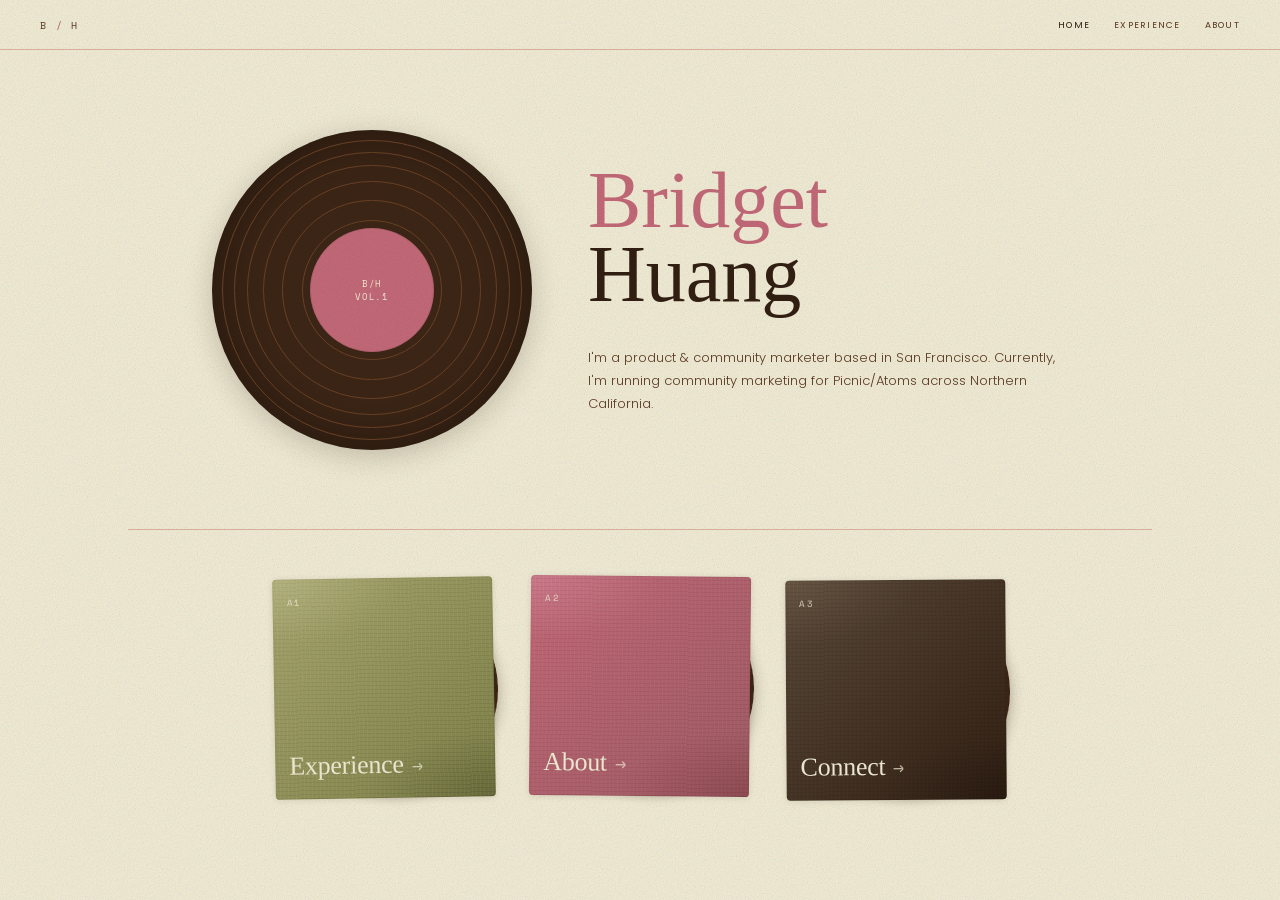
==== index.html @ 5fe864d9 "initial website" ====
<!DOCTYPE html>
<html lang="en">
<head>
  <meta charset="UTF-8" />
  <meta name="viewport" content="width=device-width, initial-scale=1.0" />
  <title>Bridget Huang</title>
  <link rel="stylesheet" href="style.css" />
  <script src="components.js"></script>
</head>
<body>

<site-nav active="home"></site-nav>

<div class="hero fade-1">
  <div class="vinyl-col">
    <div class="vinyl-disc" id="vinylDisc">
      <div class="vring" style="inset:3%"></div>
      <div class="vring" style="inset:7%"></div>
      <div class="vring" style="inset:11%"></div>
      <div class="vring" style="inset:16%"></div>
      <div class="vring" style="inset:22%"></div>
      <div class="vring" style="inset:28%"></div>
      <div class="vring" style="inset:34%"></div>
      <div class="vlabel"><span>B/H<br>VOL.1</span></div>
    </div>
  </div>
  <div class="hero-info">
    <div>
      <div class="hero-name"><span class="first">Bridget</span><br><span class="last">Huang</span></div>
      <!-- <div class="genre-row">
        <span class="genre">Product Marketing</span>
        <span class="genre">Community</span>
        <span class="genre">Brand Storytelling</span>
      </div> -->
    </div>
    <p class="hero-bio">I'm a product & community marketer based in San Francisco. Currently, I'm running community marketing for Picnic/Atoms across Northern California.</p>
  </div>
</div>

<div class="crate fade-2">
  <div class="records">
    <a class="record" href="work.html" style="--c1:#A8A870;--c2:#808249">
      <div class="rec-vinyl"><span class="rec-vinyl-label">EXPERIENCE</span></div>
      <div class="rec-cover">
        <div class="rec-top"><span class="rec-num">A1</span></div>
        <div class="rec-mid">
          <div class="rec-title">Experience <span class="rec-arrow">→</span></div>
        </div>
      </div>
    </a>

    <a class="record" href="about.html" data-modal="about" style="--c1:#C56A79;--c2:#A15D66">
      <div class="rec-vinyl"><span class="rec-vinyl-label">ABOUT</span></div>
      <div class="rec-cover">
        <div class="rec-top"><span class="rec-num">A2</span></div>
        <div class="rec-mid">
          <div class="rec-title">About <span class="rec-arrow">→</span></div>
        </div>
      </div>
    </a>

    <a class="record" href="#connect" data-modal="connect" style="--c1:#5A4A3A;--c2:#321F12">
      <div class="rec-vinyl"><span class="rec-vinyl-label">CONNECT</span></div>
      <div class="rec-cover">
        <div class="rec-top"><span class="rec-num">A3</span></div>
        <div class="rec-mid">
          <div class="rec-title">Connect <span class="rec-arrow">→</span></div>
        </div>
      </div>
    </a>
  </div>
</div>

<div class="modal-backdrop bottom-sheet" id="aboutModal" hidden>
  <div class="panel" role="dialog" aria-labelledby="aboutPanelTitle" aria-modal="true">
    <div class="panel-handle"></div>
    <button class="modal-close" aria-label="Close" data-close>×</button>
    <div class="panel-scroll">
      <div class="sp-photo">
        <img src="photo.png" alt="Bridget Huang" onerror="this.style.display='none'">
        <div class="sp-photo-label">About Bridget</div>
      </div>
      <div class="sp-meta">
        <div class="sp-rank">Side B · Track 02</div>
        <div class="sp-row">
          <h2 class="sp-name" id="aboutPanelTitle">Bridget Huang</h2>
          <a class="sp-follow" href="https://drive.google.com/file/d/1NsUCp_u7I3VbAYjw9F32L-427oBR-SXb/view?usp=sharing" target="_blank" rel="noopener">Resume</a>
        </div>
        <div class="sp-stat">Product &amp; community marketer · San Francisco</div>
        <p class="sp-bio">UC Davis grad working in product and community marketing. Currently at Atoms doing community and account marketing for Picnic across Northern California. Outside of work I watch too many TV shows, dabble in baking, and am always on the hunt for good matcha.</p>
      </div>

      <div class="currently">
        <div class="sec-header"><div class="sec-title">I'm currently —</div></div>
        <div class="curr-list">
          <div class="curr-item"><span class="curr-dash">—</span><span class="curr-text">community and account marketing at Atoms <em>(Picnic)</em></span></div>
          <div class="curr-item"><span class="curr-dash">—</span><span class="curr-text">thinking a lot about how AI is changing the way marketing teams work</span></div>
          <div class="curr-item"><span class="curr-dash">—</span><span class="curr-text">open to product and community marketing roles in AI / tech</span></div>
          <div class="curr-item"><span class="curr-dash">—</span><span class="curr-text">perfecting this website <em>(it's a process)</em></span></div>
        </div>
      </div>

      <div class="connect">
        <div class="sec-header"><div class="sec-title">Let's connect</div></div>
        <div class="connect-links">
          <a class="connect-link" href="mailto:bridgethuang31@gmail.com">
            <span class="cl-label">email</span><span class="cl-val">Send me a message →</span>
          </a>
          <a class="connect-link" href="https://linkedin.com/in/bridget-huangg" target="_blank" rel="noopener">
            <span class="cl-label">linkedin</span><span class="cl-val">Connect with me →</span>
          </a>
        </div>
      </div>
    </div>
  </div>
</div>

<div class="modal-backdrop" id="connectModal" hidden>
  <div class="modal" role="dialog" aria-labelledby="connectTitle" aria-modal="true">
    <button class="modal-close" aria-label="Close" data-close>×</button>
    <div class="modal-eyebrow">A3 · Connect</div>
    <div class="modal-title" id="connectTitle">Let's talk!</div>
    <div class="modal-links">
      <a class="modal-link" href="mailto:bridgethuang31@gmail.com">
        <span class="ml-label">Email</span>
        <span class="ml-val">Send me a message →</span>
      </a>
      <a class="modal-link" href="https://linkedin.com/in/bridget-huangg" target="_blank" rel="noopener">
        <span class="ml-label">LinkedIn</span>
        <span class="ml-val">Connect with me →</span>
      </a>
    </div>
  </div>
</div>

<script>
document.addEventListener('DOMContentLoaded', function () {
  var disc = document.getElementById('vinylDisc');
  if (disc) {
    // Replace CSS spin with Web Animations so we can boost playbackRate on mouse movement
    disc.style.animation = 'none';
    var spin = disc.animate(
      [{ transform: 'rotate(0deg)' }, { transform: 'rotate(360deg)' }],
      { duration: 12000, iterations: Infinity, easing: 'linear' }
    );
    var paused = false;
    var targetRate = 1, lastT = 0, lastX = 0, lastY = 0, decayRaf = null;

    function decay() {
      targetRate += (1 - targetRate) * 0.05;
      if (Math.abs(targetRate - 1) < 0.01) {
        targetRate = 1;
        if (!paused) spin.playbackRate = 1;
        decayRaf = null;
        return;
      }
      if (!paused) spin.playbackRate = targetRate;
      decayRaf = requestAnimationFrame(decay);
    }

    disc.addEventListener('mousemove', function (e) {
      if (paused) return;
      var t = performance.now();
      if (lastT > 0) {
        var dx = e.clientX - lastX;
        var dy = e.clientY - lastY;
        var dt = t - lastT;
        if (dt > 0) {
          var vel = Math.sqrt(dx * dx + dy * dy) / dt; // px/ms
          var boost = Math.min(vel * 3, 9);
          var newRate = 1 + boost;
          if (newRate > targetRate) {
            targetRate = newRate;
            spin.playbackRate = targetRate;
          }
        }
      }
      lastX = e.clientX; lastY = e.clientY; lastT = t;
      if (decayRaf) cancelAnimationFrame(decayRaf);
      decayRaf = requestAnimationFrame(decay);
    });

    disc.addEventListener('mouseleave', function () {
      lastT = 0;
      if (decayRaf) cancelAnimationFrame(decayRaf);
      decayRaf = requestAnimationFrame(decay);
    });

    disc.addEventListener('click', function () {
      paused = !paused;
      if (paused) spin.pause(); else spin.play();
    });
  }

  function openModal(modal) {
    modal.removeAttribute('hidden');
    requestAnimationFrame(function () { modal.setAttribute('data-open', 'true'); });
    document.body.style.overflow = 'hidden';
  }
  function closeModal(modal) {
    modal.removeAttribute('data-open');
    document.body.style.overflow = '';
    setTimeout(function () { modal.setAttribute('hidden', ''); }, 450);
  }
  document.querySelectorAll('[data-modal]').forEach(function (el) {
    el.addEventListener('click', function (e) {
      var name = el.getAttribute('data-modal');
      var modal = document.getElementById(name + 'Modal');
      if (!modal) return;
      e.preventDefault();
      openModal(modal);
    });
  });
  document.querySelectorAll('.modal-backdrop').forEach(function (modal) {
    modal.addEventListener('click', function (e) {
      if (e.target === modal || (e.target.closest && e.target.closest('[data-close]'))) closeModal(modal);
    });
  });
  document.addEventListener('keydown', function (e) {
    if (e.key !== 'Escape') return;
    var open = document.querySelector('.modal-backdrop[data-open="true"]');
    if (open) closeModal(open);
  });
});
</script>
</body>
</html>
---- style.css ----
@import url('https://fonts.googleapis.com/css2?family=Caveat:wght@400;500&family=Poppins:ital,wght@0,300;0,400;0,500;0,600;1,300&family=Space+Mono:wght@400;700&display=swap');

*, *::before, *::after { box-sizing: border-box; margin: 0; padding: 0; }

/* ── Palette ── */
:root {
  --bg:           #F3EED7;
  --bg2:          #EDE0D0;
  --bg3:          #E1B4A1;
  --ink:          #321F12;
  --ink2:         #5C3A22;
  --muted:        #5C3A22;
  --accent:       #C56A79;
  --accent-mid:   #A15D66;
  --accent-bg:    #F3D8CE;
  --olive:        #808249;
  --olive-bg:     #EEEDC8;
  --olive-border: #C8C890;
  --tag-text:     #6A4A30;
  --tag-bg:       #EDE0D0;
  --tag-border:   #C4A080;
  --vinyl:        #3D2616;
  --vinyl-mid:    #4A3022;
}

html { scroll-behavior: smooth; }

body {
  background: var(--bg);
  font-family: 'Poppins', sans-serif;
  color: var(--ink);
  min-height: 100vh;
  -webkit-font-smoothing: antialiased;
  transition: background 0.3s ease, color 0.3s ease;
}

/* light paper grain — sits over everything, never blocks clicks */
body::before {
  content: '';
  position: fixed;
  inset: 0;
  pointer-events: none;
  z-index: 9999;
  background-image: url("data:image/svg+xml;utf8,<svg xmlns='http://www.w3.org/2000/svg' width='220' height='220'><filter id='n'><feTurbulence type='fractalNoise' baseFrequency='0.9' numOctaves='2' stitchTiles='stitch'/></filter><rect width='220' height='220' filter='url(%23n)' opacity='0.55'/></svg>");
  background-size: 220px 220px;
  opacity: 0.5;
  mix-blend-mode: multiply;
}

a { color: inherit; text-decoration: none; }

/* ── Topbar ── */
.topbar {
  display: flex;
  align-items: center;
  justify-content: space-between;
  padding: 18px 40px 16px;
  border-bottom: 1px solid var(--bg3);
  position: sticky;
  top: 0;
  background: var(--bg);
  z-index: 100;
  transition: background 0.3s ease, border-color 0.3s ease;
}
.tb-logo {
  font-family: 'Space Mono', monospace;
  font-size: 10px;
  letter-spacing: 0.18em;
  color: var(--muted);
  text-transform: uppercase;
}
.tb-logo span { color: var(--accent-mid); }
.tb-nav { display: flex; gap: 24px; align-items: center; }
.tb-nav a {
  font-size: 9px;
  letter-spacing: 0.14em;
  text-transform: uppercase;
  color: var(--muted);
  transition: color 0.15s;
}
.tb-nav a:hover, .tb-nav a.active { color: var(--ink); }

/* ── Page hero (sub-pages) ── */
.page-hero {
  padding: 40px 40px 32px;
  border-bottom: 1px solid var(--bg3);
  display: flex;
  align-items: flex-end;
  justify-content: space-between;
  gap: 24px;
}
.page-eyebrow {
  font-family: 'Space Mono', monospace;
  font-size: 9px;
  letter-spacing: 0.2em;
  text-transform: uppercase;
  color: var(--accent);
  margin-bottom: 10px;
}
.page-title {
  font-family: 'Poppins', sans-serif;
  font-size: 64px;
  line-height: 0.9;
  color: var(--ink);
  font-weight: 500;
}
.page-title .accent { color: var(--accent); }
.page-hero-right { display: flex; flex-direction: column; align-items: flex-end; gap: 14px; }
.page-action {
  display: inline-flex;
  align-items: center;
  gap: 6px;
  padding: 5px 10px;
  border: 1px solid var(--bg3);
  border-radius: 0;
  background: var(--bg2);
  font-family: 'Space Mono', monospace;
  font-size: 8px;
  letter-spacing: 0.18em;
  text-transform: uppercase;
  color: var(--ink2);
  transition: border-color 0.2s ease, color 0.2s ease, background 0.2s ease, transform 0.2s ease;
}
.page-action:hover {
  border-color: var(--accent);
  color: var(--accent);
  background: var(--bg);
  transform: translateY(-1px);
}
.page-sub {
  font-size: 12px;
  color: var(--muted);
  line-height: 1.7;
  max-width: 240px;
  text-align: right;
  font-weight: 300;
}

/* ── Home hero ── */
.hero {
  position: relative;
  display: grid;
  grid-template-columns: auto auto;
  justify-content: center;
  align-items: center;
  gap: 56px;
  min-height: 480px;
  padding: 72px 80px;
  overflow: hidden;
}
.hero::after {
  content: '';
  position: absolute;
  bottom: 0;
  left: 50%;
  transform: translateX(-50%);
  width: 80%;
  height: 1px;
  background: var(--bg3);
}
.vinyl-col { display: flex; align-items: center; justify-content: center; }
.vinyl-disc {
  width: 320px; height: 320px;
  border-radius: 50%;
  background: var(--vinyl);
  position: relative;
  animation: spin 12s linear infinite;
  cursor: pointer;
  flex-shrink: 0;
  box-shadow: 0 6px 28px rgba(50,31,18,0.22), inset 0 0 60px rgba(0,0,0,0.4);
}
.vinyl-disc.paused { animation-play-state: paused; }
.vring { position: absolute; border-radius: 50%; border: 0.75px solid #6B4226; }
.vlabel {
  width: 124px; height: 124px;
  border-radius: 50%;
  background: var(--accent);
  display: flex; flex-direction: column; align-items: center; justify-content: center;
  position: absolute; top: 50%; left: 50%;
  transform: translate(-50%, -50%);
  z-index: 2; pointer-events: none;
  box-shadow: inset 0 0 0 1px rgba(0,0,0,0.08);
}
.vlabel span {
  font-family: 'Space Mono', monospace;
  font-size: 9px; color: #F3EED7;
  letter-spacing: 0.08em; text-align: center;
  line-height: 1.5; text-transform: uppercase;
}
.hero-info { display: flex; flex-direction: column; justify-content: center; gap: 20px; max-width: 480px; }
.hero-name { font-family: Georgia, serif; font-size: 80px; line-height: 0.92; font-weight: 400; margin-bottom: 14px; }
.hero-name .first { color: var(--accent); }
.hero-name .last  { color: var(--ink); }
.genre-row { display: flex; flex-wrap: wrap; gap: 5px; margin-bottom: 14px; }
.hero-bio { font-size: 13px; color: var(--muted); line-height: 1.8; font-weight: 300; }

/* ── Section header ── */
.sec-header {
  display: flex;
  align-items: baseline;
  justify-content: space-between;
  padding: 18px 0 12px;
  border-bottom: 1px solid var(--bg3);
}
.sec-title {
  font-family: 'Space Mono', monospace;
  font-size: 9px;
  letter-spacing: 0.2em;
  text-transform: uppercase;
  color: var(--muted);
}
.sec-title em { font-style: italic; color: var(--accent); }
.sec-meta {
  font-family: 'Space Mono', monospace;
  font-size: 9px;
  letter-spacing: 0.2em;
  text-transform: uppercase;
  color: var(--accent);
  opacity: 0.7;
}

/* ── Record crate (homepage) ── */
.crate { padding: 0 40px; }
.records {
  display: grid;
  grid-template-columns: repeat(3, minmax(0, 220px));
  justify-content: center;
  gap: 36px;
  padding: 48px 0 32px;
}

.record {
  position: relative;
  display: block;
  cursor: pointer;
  /* slight casual tilt — like records leaning in a crate */
  transform: rotate(-1deg);
  transition: transform 0.45s cubic-bezier(.22,1,.36,1),
              translate 0.45s cubic-bezier(.22,1,.36,1),
              scale 0.45s cubic-bezier(.22,1,.36,1),
              opacity 0.35s ease, filter 0.35s ease;
  z-index: 1;
}
.record:nth-child(2) { transform: rotate(0.6deg) translateY(-2px); }
.record:nth-child(3) { transform: rotate(-0.4deg) translateY(2px); }
.record:nth-child(4) { transform: rotate(1.2deg); }

.rec-vinyl {
  position: absolute;
  top: 5%;
  right: -2%;
  width: 92%;
  aspect-ratio: 1 / 1;
  border-radius: 50%;
  background:
    repeating-radial-gradient(circle at center, transparent 0 4px, rgba(107,66,38,0.9) 4px 4.6px),
    var(--vinyl);
  box-shadow: 0 4px 14px rgba(50,31,18,0.32);
  z-index: 1;
  display: flex;
  align-items: center;
  justify-content: center;
  translate: 0 0;
  transition: translate 0.5s cubic-bezier(.22,1,.36,1), transform 0.5s cubic-bezier(.22,1,.36,1);
}
.rec-vinyl::before {
  content: '';
  position: absolute;
  top: 50%; left: 50%;
  width: 40%; height: 40%;
  border-radius: 50%;
  background: var(--c1);
  transform: translate(-50%, -50%);
  box-shadow: inset 0 0 0 1px rgba(0,0,0,0.1);
}
.rec-vinyl-label {
  position: relative;
  z-index: 1;
  font-family: 'Space Mono', monospace;
  font-size: 8px;
  letter-spacing: 0.18em;
  color: rgba(243,238,215,0.92);
  text-transform: uppercase;
}

.rec-cover {
  position: relative;
  aspect-ratio: 1 / 1;
  border-radius: 4px;
  padding: 16px 14px 14px;
  display: flex;
  flex-direction: column;
  justify-content: space-between;
  background: linear-gradient(135deg, var(--c1), var(--c2));
  box-shadow: 0 1px 6px rgba(50,31,18,0.12), inset 0 0 0 1px rgba(0,0,0,0.06);
  transition: transform 0.45s cubic-bezier(.22,1,.36,1), box-shadow 0.45s ease;
  z-index: 2;
  overflow: hidden;
  color: #F3EED7;
}
/* woven linen / canvas texture — like a real album sleeve */
.rec-cover::before {
  content: '';
  position: absolute;
  inset: 0;
  background-image:
    repeating-linear-gradient(0deg,
      rgba(0,0,0,0.12) 0 1px,
      transparent 1px 4px),
    repeating-linear-gradient(90deg,
      rgba(255,255,255,0.08) 0 1px,
      transparent 1px 4px);
  mix-blend-mode: overlay;
  opacity: 0.6;
  pointer-events: none;
}
/* subtle paper-stock sheen */
.rec-cover::after {
  content: '';
  position: absolute;
  inset: 0;
  background:
    radial-gradient(120% 60% at 0% 0%, rgba(255,255,255,0.18), transparent 50%),
    radial-gradient(120% 60% at 100% 100%, rgba(0,0,0,0.18), transparent 50%);
  pointer-events: none;
  mix-blend-mode: overlay;
}

.rec-top { display: flex; justify-content: space-between; align-items: center; position: relative; z-index: 1; }
.rec-stamp {
  font-family: 'Space Mono', monospace;
  font-size: 7.5px;
  letter-spacing: 0.18em;
  text-transform: uppercase;
  color: rgba(243,238,215,0.78);
  border: 1px solid rgba(243,238,215,0.42);
  padding: 2px 6px;
  border-radius: 2px;
}
.rec-num {
  font-family: 'Space Mono', monospace;
  font-size: 9px;
  letter-spacing: 0.18em;
  color: rgba(243,238,215,0.85);
}

.rec-mid { position: relative; z-index: 1; }
.rec-title {
  font-family: Georgia, serif;
  font-size: 26px;
  line-height: 1;
  font-weight: 400;  color: #F3EED7;
  letter-spacing: -0.01em;
  margin-bottom: 6px;
}
.rec-sub {
  font-family: 'Space Mono', monospace;
  font-size: 8px;
  letter-spacing: 0.16em;
  text-transform: uppercase;
  color: rgba(243,238,215,0.75);
}
.rec-title { display: inline-flex; align-items: baseline; gap: 8px; }
.rec-arrow {
  display: inline-block;
  font-family: 'Space Mono', monospace;
  font-size: 18px;
  line-height: 1;
  color: rgba(243,238,215,0.75);
  transition: transform 0.35s cubic-bezier(.22,1,.36,1), color 0.25s ease;
}
.record:hover .rec-arrow {
  transform: translateX(6px);
  color: rgba(243,238,215,1);
}

.rec-bot {
  display: flex; justify-content: space-between; align-items: center;
  position: relative; z-index: 1;
  padding-top: 10px;
  border-top: 1px solid rgba(243,238,215,0.22);
}
.rec-action {
  font-family: 'Space Mono', monospace;
  font-size: 8px;
  letter-spacing: 0.16em;
  text-transform: uppercase;
  color: rgba(243,238,215,0.92);
}
.rec-runtime {
  font-family: 'Space Mono', monospace;
  font-size: 8px;
  letter-spacing: 0.1em;
  color: rgba(243,238,215,0.6);
}

/* hover — straighten, lift, focus (others dim + scoot away) */
.record:hover {
  transform: rotate(0deg) translateY(-12px) scale(1.03);
  z-index: 5;
}
.record:hover .rec-cover {
  box-shadow:
    0 24px 44px rgba(50,31,18,0.32),
    0 4px 10px rgba(50,31,18,0.18),
    inset 0 0 0 1px rgba(0,0,0,0.06);
}
.record:hover .rec-vinyl {
  translate: 58% 0;
  animation: vinyl-spin 2.4s linear 0.4s infinite;
}
@keyframes vinyl-spin {
  to { rotate: 360deg; }
}

/* non-hovered records: dim, shrink, and scoot away from the focal record */
.records:has(.record:hover) .record:not(:hover) {
  opacity: 0.45;
  filter: saturate(0.65);
  scale: 0.92;
}
/* records that come AFTER the hovered one — scoot right + down */
.record:hover ~ .record {
  translate: 24px 8px;
}
/* records that come BEFORE the hovered one — scoot left + down */
.record:has(~ .record:hover) {
  translate: -24px 8px;
}

/* light-pink record — use dark text instead of cream */
.record.light .rec-cover { color: var(--ink); }
.record.light .rec-title { color: var(--ink); }
.record.light .rec-stamp { color: rgba(74,40,24,0.7); border-color: rgba(74,40,24,0.3); }
.record.light .rec-num,
.record.light .rec-sub,
.record.light .rec-action { color: rgba(74,40,24,0.78); }
.record.light .rec-runtime { color: rgba(74,40,24,0.5); }
.record.light .rec-bot { border-top-color: rgba(74,40,24,0.22); }
.record.light .rec-arrow { color: rgba(74,40,24,0.7); }
.record.light:hover .rec-arrow { color: rgba(74,40,24,1); }

/* ── Tags ── */
.genre {
  font-size: 7px;
  letter-spacing: 0.1em;
  text-transform: uppercase;
  color: var(--tag-text);
  padding: 2px 8px;
  border: 1px solid var(--tag-border);
  border-radius: 2px;
  background: var(--tag-bg);
}

/* ── Page bottom spacer (no footer) ── */
body { padding-bottom: 70px; }
@media (max-width: 800px) { body { padding-bottom: 80px; } }

/* ── Modal ── */
.modal-backdrop {
  position: fixed;
  inset: 0;
  background: rgba(20, 14, 8, 0.55);
  -webkit-backdrop-filter: blur(4px);
  backdrop-filter: blur(4px);
  display: flex;
  align-items: center;
  justify-content: center;
  z-index: 200;
  padding: 24px;
  opacity: 0;
  pointer-events: none;
  transition: opacity 0.25s ease;
}
.modal-backdrop[data-open="true"] {
  opacity: 1;
  pointer-events: auto;
}
.modal {
  background: var(--bg);
  border: 1px solid var(--bg3);
  border-radius: 4px;
  padding: 32px 36px 28px;
  max-width: 420px;
  width: 100%;
  position: relative;
  box-shadow: 0 24px 48px rgba(50, 31, 18, 0.3);
  transform: translateY(8px) scale(0.98);
  transition: transform 0.3s cubic-bezier(.22,1,.36,1);
}
.modal-backdrop[data-open="true"] .modal { transform: translateY(0) scale(1); }
.modal-close {
  position: absolute;
  top: 10px;
  right: 12px;
  background: none;
  border: none;
  font-size: 22px;
  line-height: 1;
  color: var(--muted);
  cursor: pointer;
  padding: 6px 10px;
  border-radius: 2px;
  transition: color 0.15s, background 0.15s;
}
.modal-close:hover { color: var(--ink); background: var(--bg2); }
.modal-eyebrow {
  font-family: 'Space Mono', monospace;
  font-size: 8px;
  letter-spacing: 0.22em;
  text-transform: uppercase;
  color: var(--muted);
  margin-bottom: 10px;
}
.modal-title {
  font-family: 'Poppins', sans-serif;
  font-size: 30px;
  line-height: 1;
  color: var(--ink);
  margin-bottom: 22px;
  font-weight: 500;
  letter-spacing: -0.01em;
}
.modal-links { display: flex; flex-direction: column; gap: 8px; }
.modal-link {
  display: flex;
  align-items: center;
  gap: 14px;
  padding: 12px 14px;
  border: 1px solid var(--bg3);
  border-radius: 3px;
  transition: border-color 0.15s, background 0.15s;
}
.modal-link:hover { border-color: var(--accent); background: var(--bg2); }
.modal-link .ml-label {
  font-family: 'Space Mono', monospace;
  font-size: 8.5px;
  letter-spacing: 0.18em;
  text-transform: uppercase;
  color: var(--muted);
  width: 64px;
  flex-shrink: 0;
}
.modal-link .ml-val {
  font-size: 13px;
  color: var(--ink2);
  font-weight: 300;
  transition: color 0.15s;
}
.modal-link:hover .ml-val { color: var(--accent); }

/* ── About content (shared by about.html and About panel) ── */
.about-grid { display:grid; grid-template-columns:200px 1fr; gap:36px; padding:28px 0; align-items:start; }
.about-photo { width:200px; height:260px; border-radius:4px; overflow:hidden; border:1px solid var(--bg3); background:var(--bg2); flex-shrink:0; }
.about-photo img { width:100%; height:100%; object-fit:cover; object-position:center top; display:block; }
.photo-placeholder { width:100%; height:100%; display:flex; flex-direction:column; align-items:center; justify-content:center; gap:8px; }
.photo-placeholder span { font-size:28px; }
.photo-placeholder p { font-family:'Space Mono',monospace; font-size:8px; letter-spacing:0.1em; text-transform:uppercase; color:var(--muted); text-align:center; line-height:1.6; padding:0 12px; }
.about-name { font-family:Georgia,serif; font-size:26px; color:var(--ink); margin-bottom:10px; font-weight:400; }
.about-body p { font-size:13px; color:var(--ink2); line-height:1.7; margin-bottom:10px; font-weight:300; }
.about-body p:last-child { margin-bottom:0; }
.currently { padding:24px 0; }
.currently .sec-header, .connect .sec-header { border-bottom:none; }
.curr-list { display:flex; flex-direction:column; gap:8px; margin-top:12px; }
.curr-item { display:flex; align-items:flex-start; gap:12px; }
.curr-dash { font-family:'Space Mono',monospace; font-size:10px; color:var(--accent); flex-shrink:0; margin-top:2px; }
.curr-text { font-size:13px; color:var(--ink2); line-height:1.6; font-weight:300; }
.curr-text em { font-style:italic; color:var(--muted); font-size:11px; }
.connect { padding:24px 0; }
.connect-links { display:flex; flex-direction:column; gap:6px; margin-top:12px; }
.connect-link { display:flex; align-items:center; gap:12px; width:fit-content; transition:color 0.15s; }
.connect-link:hover { color:var(--accent); }
.cl-label { font-family:'Space Mono',monospace; font-size:9px; letter-spacing:0.1em; text-transform:uppercase; color:var(--muted); width:64px; flex-shrink:0; }
.cl-val { font-size:12px; color:var(--ink2); transition:color 0.15s; font-weight:300; }
.connect-link:hover .cl-val { color:var(--accent); }

/* ── Bottom-sheet panel (Spotify-style) ── */
.modal-backdrop.bottom-sheet {
  align-items: flex-end;
  padding: 0;
}
.panel {
  background: var(--bg);
  border: 1px solid var(--bg3);
  border-bottom: none;
  border-radius: 14px 14px 0 0;
  max-width: 880px;
  width: 100%;
  max-height: 92vh;
  position: relative;
  box-shadow: 0 -18px 50px rgba(50, 31, 18, 0.32);
  display: flex;
  flex-direction: column;
  overflow: hidden;
  transform: translateY(100%);
  transition: transform 0.45s cubic-bezier(.22,1,.36,1);
}
.modal-backdrop.bottom-sheet[data-open="true"] .panel { transform: translateY(0); }
.panel-handle {
  width: 44px;
  height: 4px;
  background: var(--bg3);
  border-radius: 2px;
  margin: 10px auto 0;
  flex-shrink: 0;
}
.panel-scroll {
  overflow-y: auto;
  overscroll-behavior: contain;
  padding: 18px 0 48px;
  flex: 1;
}

/* Spotify "About the artist" style sections inside the panel */
.sp-photo {
  position: relative;
  width: 100%;
  aspect-ratio: 4 / 3;
  max-height: 360px;
  background: var(--bg2);
  overflow: hidden;
  border-radius: 6px;
  margin-bottom: 18px;
}
.sp-photo img {
  width: 100%;
  height: 100%;
  object-fit: cover;
  object-position: center 25%;
  display: block;
}
.sp-photo-label {
  position: absolute;
  top: 18px;
  left: 20px;
  font-family: 'Poppins', sans-serif;
  font-size: 22px;
  font-weight: 600;
  color: #fff;
  letter-spacing: -0.01em;
  text-shadow: 0 2px 8px rgba(0,0,0,0.45);
  z-index: 1;
}
.sp-photo-placeholder {
  width:100%; height:100%;
  display:flex; flex-direction:column; align-items:center; justify-content:center; gap:8px;
}
.sp-photo-placeholder span { font-size: 32px; }
.sp-photo-placeholder p {
  font-family: 'Space Mono', monospace;
  font-size: 9px; letter-spacing: 0.1em; text-transform: uppercase;
  color: var(--muted);
}
/* In the bottom-sheet panel, content needs horizontal padding (photo stays edge-to-edge) */
.panel-scroll .sp-photo { border-radius: 0; margin-bottom: 24px; }
.panel-scroll .sp-meta,
.panel-scroll .currently,
.panel-scroll .connect { padding-left: 44px; padding-right: 44px; }

/* Standalone about page — constrained centered column */
.about-page {
  max-width: 720px;
  margin: 0 auto;
  padding: 4px 0 56px;
}
.about-page .sp-photo { margin-bottom: 28px; }
.about-page .sp-meta { margin-bottom: 8px; }
.about-page .currently,
.about-page .connect { padding: 24px 0; }

/* ── About page: "Now Playing" player card ── */
.player-card {
  max-width: 820px;
  margin: 28px auto 56px;
  background: var(--bg);
  border: 1px solid var(--bg3);
  border-radius: 10px;
  padding: 28px 36px 32px;
  box-shadow: 0 10px 28px rgba(50,31,18,0.12), 0 1px 2px rgba(50,31,18,0.08);
  position: relative;
}
.player-top {
  display: flex;
  align-items: center;
  justify-content: space-between;
  margin-bottom: 22px;
}
.player-eyebrow {
  font-family: 'Space Mono', monospace;
  font-size: 9px;
  letter-spacing: 0.24em;
  text-transform: uppercase;
  color: var(--ink);
}

.player-meta {
  display: grid;
  grid-template-columns: 1fr auto;
  gap: 28px;
  align-items: flex-start;
  margin-bottom: 22px;
}
.player-meta-left { padding-top: 2px; }
.player-name {
  font-family: Georgia, serif;
  font-size: 36px;
  line-height: 1.05;
  color: var(--ink);
  margin-bottom: 0px;
  font-weight: 400;
}
.player-sub {
  font-size: 13px;
  color: var(--ink2);
  line-height: 1.45;
  font-weight: 300;
}
.player-art {
  width: 140px;
  height: 140px;
  border-radius: 6px;
  overflow: hidden;
  background: var(--accent);
  box-shadow: 0 4px 14px rgba(50,31,18,0.2), inset 0 0 0 1px rgba(0,0,0,0.06);
  flex-shrink: 0;
  position: relative;
}
.player-art img {
  width: 100%;
  height: 100%;
  object-fit: cover;
  object-position: center 18%;
  display: block;
}

/* Progress bar */
.player-bar { margin-bottom: 8px; }
.player-progress {
  height: 3px;
  background: var(--bg3);
  border-radius: 2px;
  overflow: hidden;
  cursor: pointer;
  position: relative;
}
.player-progress-fill {
  width: 18%;
  height: 100%;
  background: var(--accent);
  transition: width 0.3s ease;
}
.player-progress:hover .player-progress-fill { background: var(--accent-mid); }
.player-times {
  display: flex;
  justify-content: space-between;
  margin-top: 5px;
  font-family: 'Space Mono', monospace;
  font-size: 9px;
  letter-spacing: 0.08em;
  color: var(--muted);
}

/* Controls */
.player-controls {
  display: flex;
  align-items: center;
  justify-content: center;
  gap: 22px;
  padding: 6px 0 10px;
}
.pc-btn {
  background: none;
  border: none;
  cursor: pointer;
  padding: 6px;
  color: var(--ink);
  display: flex;
  align-items: center;
  justify-content: center;
  transition: color 0.18s ease, transform 0.18s ease;
}
.pc-btn:hover { color: var(--accent); transform: scale(1.1); }
.pc-play {
  width: 42px;
  height: 42px;
  border-radius: 50%;
  background: var(--vinyl);
  color: #F3EED7;
  padding-left: 3px;
  box-shadow: 0 3px 10px rgba(50,31,18,0.25);
}
.pc-play:hover {
  background: var(--accent);
  color: #fff;
  transform: scale(1.06);
}

.player-divider {
  height: 1px;
  background: var(--bg3);
  margin: 14px 0 18px;
}

.player-section { margin-top: 18px; }
.player-section:first-of-type { margin-top: 0; }
.ps-label {
  font-family: 'Space Mono', monospace;
  font-size: 9px;
  letter-spacing: 0.22em;
  text-transform: uppercase;
  color: var(--accent);
  margin-bottom: 10px;
}
.ps-body {
  font-size: 13.5px;
  color: var(--ink2);
  line-height: 1.7;
  font-weight: 300;
}
.player-section .curr-list { margin-top: 0; }
.player-section .connect-links { margin-top: 0; }

@media (max-width: 600px) {
  .player-card { padding: 20px 22px 24px; margin: 16px 0 40px; }
  .player-meta { grid-template-columns: 1fr; gap: 18px; }
  .player-art { width: 100%; height: auto; aspect-ratio: 1 / 1; max-width: 240px; }
  .player-name { font-size: 26px; }
}

.sp-rank {
  font-family: 'Space Mono', monospace;
  font-size: 9px;
  letter-spacing: 0.22em;
  text-transform: uppercase;
  color: var(--muted);
  margin-bottom: 8px;
}
.sp-row {
  display: flex;
  align-items: center;
  justify-content: space-between;
  gap: 16px;
  margin-bottom: 4px;
}
.sp-name {
  font-family: Georgia, serif;
  font-size: 36px;
  line-height: 1;
  font-weight: 400;
  color: var(--ink);
  letter-spacing: -0.01em;
}
.sp-follow {
  display: inline-flex;
  align-items: center;
  padding: 8px 18px;
  border: 1px solid var(--ink);
  border-radius: 999px;
  background: transparent;
  font-family: 'Space Mono', monospace;
  font-size: 9px;
  letter-spacing: 0.18em;
  text-transform: uppercase;
  color: var(--ink);
  transition: background 0.18s ease, color 0.18s ease, border-color 0.18s ease, transform 0.18s ease;
  flex-shrink: 0;
}
.sp-follow:hover {
  background: var(--ink);
  color: var(--bg);
  transform: translateY(-1px);
}
.sp-stat {
  font-size: 12px;
  color: var(--muted);
  margin-bottom: 16px;
}
.sp-bio {
  font-size: 14px;
  color: var(--ink2);
  line-height: 1.65;
  font-weight: 300;
  padding-bottom: 8px;
  border-bottom: 1px solid var(--bg3);
  margin-bottom: 4px;
}

/* ── Animations ── */
@keyframes fadeUp { from { opacity: 0; transform: translateY(10px); } to { opacity: 1; transform: translateY(0); } }
@keyframes spin   { from { transform: rotate(0deg); } to { transform: rotate(360deg); } }

.fade-1 { animation: fadeUp 0.5s ease both; }
.fade-2 { animation: fadeUp 0.5s ease 0.08s both; }
.fade-3 { animation: fadeUp 0.5s ease 0.16s both; }
.fade-4 { animation: fadeUp 0.5s ease 0.24s both; }

/* ── Responsive ── */
@media (max-width: 900px) {
  .records { grid-template-columns: repeat(3, 1fr); gap: 16px; padding: 28px 0 20px; }
}
@media (max-width: 800px) {
  .hero { grid-template-columns: auto; gap: 40px; padding: 48px 32px; min-height: 0; }
  .vinyl-disc { width: 260px; height: 260px; }
  .vlabel { width: 100px; height: 100px; }
  .hero-name { font-size: 64px; }
  .crate { padding: 0 24px; }
  .topbar { padding: 16px 24px; }
}
@media (max-width: 480px) {
  .records { grid-template-columns: repeat(3, 1fr); gap: 10px; }
  .rec-cover { padding: 12px 11px 11px; }
  .rec-title { font-size: 18px; }
  .modal { padding: 24px 22px 20px; }
  .modal-title { font-size: 26px; }
}
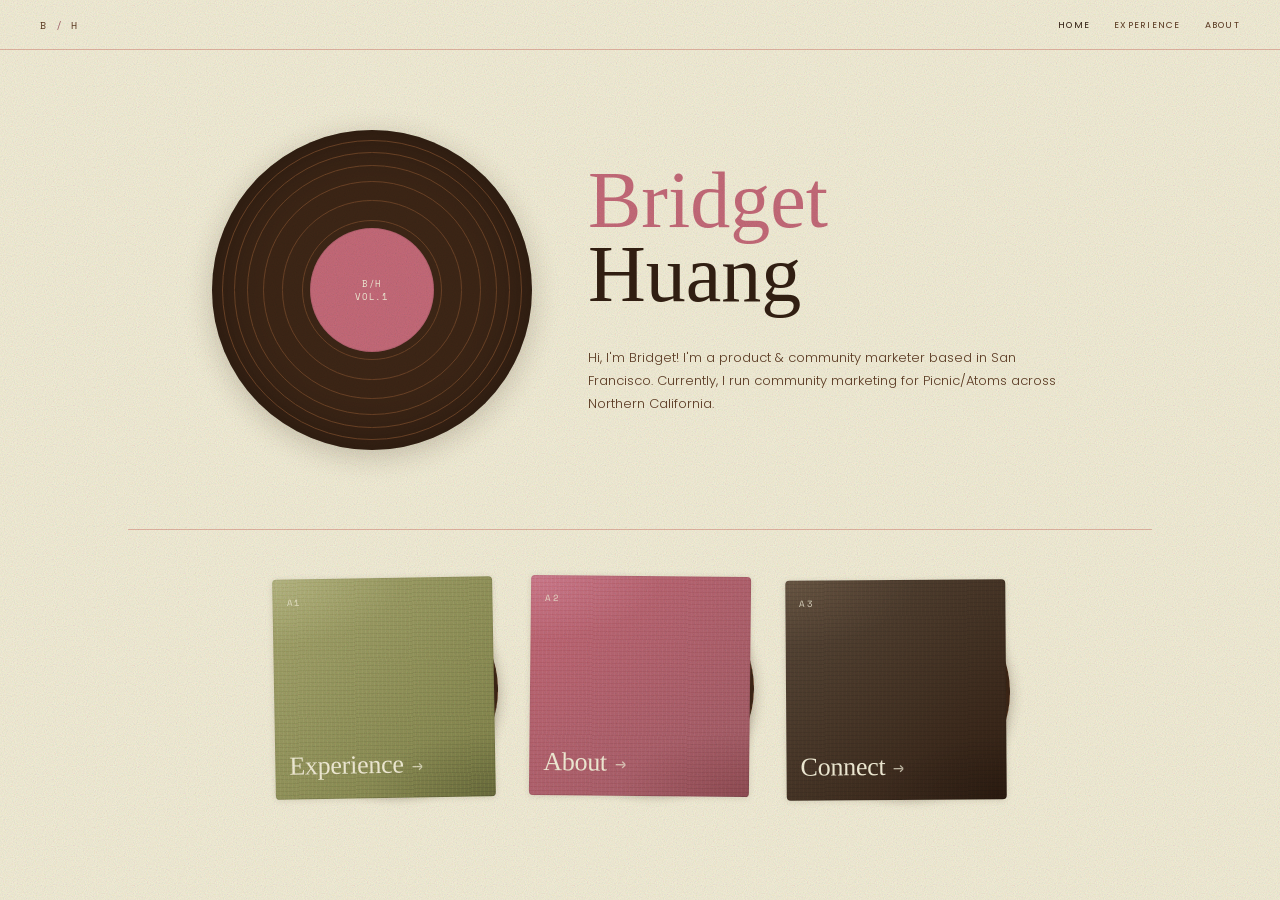
==== commit 410a5f58: "Update index.html" ====
--- a/index.html
+++ b/index.html
@@ -27,13 +27,8 @@
   <div class="hero-info">
     <div>
       <div class="hero-name"><span class="first">Bridget</span><br><span class="last">Huang</span></div>
-      <!-- <div class="genre-row">
-        <span class="genre">Product Marketing</span>
-        <span class="genre">Community</span>
-        <span class="genre">Brand Storytelling</span>
-      </div> -->
     </div>
-    <p class="hero-bio">I'm a product & community marketer based in San Francisco. Currently, I'm running community marketing for Picnic/Atoms across Northern California.</p>
+    <p class="hero-bio">Hi, I'm Bridget! I'm a product & community marketer based in San Francisco. Currently, I run community marketing for Picnic/Atoms across Northern California.</p>
   </div>
 </div>
 
@@ -49,7 +44,7 @@
       </div>
     </a>
 
-    <a class="record" href="about.html" data-modal="about" style="--c1:#C56A79;--c2:#A15D66">
+    <a class="record" href="about.html" style="--c1:#C56A79;--c2:#A15D66">
       <div class="rec-vinyl"><span class="rec-vinyl-label">ABOUT</span></div>
       <div class="rec-cover">
         <div class="rec-top"><span class="rec-num">A2</span></div>
@@ -68,50 +63,6 @@
         </div>
       </div>
     </a>
-  </div>
-</div>
-
-<div class="modal-backdrop bottom-sheet" id="aboutModal" hidden>
-  <div class="panel" role="dialog" aria-labelledby="aboutPanelTitle" aria-modal="true">
-    <div class="panel-handle"></div>
-    <button class="modal-close" aria-label="Close" data-close>×</button>
-    <div class="panel-scroll">
-      <div class="sp-photo">
-        <img src="photo.png" alt="Bridget Huang" onerror="this.style.display='none'">
-        <div class="sp-photo-label">About Bridget</div>
-      </div>
-      <div class="sp-meta">
-        <div class="sp-rank">Side B · Track 02</div>
-        <div class="sp-row">
-          <h2 class="sp-name" id="aboutPanelTitle">Bridget Huang</h2>
-          <a class="sp-follow" href="https://drive.google.com/file/d/1NsUCp_u7I3VbAYjw9F32L-427oBR-SXb/view?usp=sharing" target="_blank" rel="noopener">Resume</a>
-        </div>
-        <div class="sp-stat">Product &amp; community marketer · San Francisco</div>
-        <p class="sp-bio">UC Davis grad working in product and community marketing. Currently at Atoms doing community and account marketing for Picnic across Northern California. Outside of work I watch too many TV shows, dabble in baking, and am always on the hunt for good matcha.</p>
-      </div>
-
-      <div class="currently">
-        <div class="sec-header"><div class="sec-title">I'm currently —</div></div>
-        <div class="curr-list">
-          <div class="curr-item"><span class="curr-dash">—</span><span class="curr-text">community and account marketing at Atoms <em>(Picnic)</em></span></div>
-          <div class="curr-item"><span class="curr-dash">—</span><span class="curr-text">thinking a lot about how AI is changing the way marketing teams work</span></div>
-          <div class="curr-item"><span class="curr-dash">—</span><span class="curr-text">open to product and community marketing roles in AI / tech</span></div>
-          <div class="curr-item"><span class="curr-dash">—</span><span class="curr-text">perfecting this website <em>(it's a process)</em></span></div>
-        </div>
-      </div>
-
-      <div class="connect">
-        <div class="sec-header"><div class="sec-title">Let's connect</div></div>
-        <div class="connect-links">
-          <a class="connect-link" href="mailto:bridgethuang31@gmail.com">
-            <span class="cl-label">email</span><span class="cl-val">Send me a message →</span>
-          </a>
-          <a class="connect-link" href="https://linkedin.com/in/bridget-huangg" target="_blank" rel="noopener">
-            <span class="cl-label">linkedin</span><span class="cl-val">Connect with me →</span>
-          </a>
-        </div>
-      </div>
-    </div>
   </div>
 </div>
 
@@ -137,7 +88,6 @@
 document.addEventListener('DOMContentLoaded', function () {
   var disc = document.getElementById('vinylDisc');
   if (disc) {
-    // Replace CSS spin with Web Animations so we can boost playbackRate on mouse movement
     disc.style.animation = 'none';
     var spin = disc.animate(
       [{ transform: 'rotate(0deg)' }, { transform: 'rotate(360deg)' }],
@@ -162,30 +112,23 @@
       if (paused) return;
       var t = performance.now();
       if (lastT > 0) {
-        var dx = e.clientX - lastX;
-        var dy = e.clientY - lastY;
-        var dt = t - lastT;
+        var dx = e.clientX - lastX, dy = e.clientY - lastY, dt = t - lastT;
         if (dt > 0) {
-          var vel = Math.sqrt(dx * dx + dy * dy) / dt; // px/ms
+          var vel = Math.sqrt(dx*dx + dy*dy) / dt;
           var boost = Math.min(vel * 3, 9);
           var newRate = 1 + boost;
-          if (newRate > targetRate) {
-            targetRate = newRate;
-            spin.playbackRate = targetRate;
-          }
+          if (newRate > targetRate) { targetRate = newRate; spin.playbackRate = targetRate; }
         }
       }
       lastX = e.clientX; lastY = e.clientY; lastT = t;
       if (decayRaf) cancelAnimationFrame(decayRaf);
       decayRaf = requestAnimationFrame(decay);
     });
-
     disc.addEventListener('mouseleave', function () {
       lastT = 0;
       if (decayRaf) cancelAnimationFrame(decayRaf);
       decayRaf = requestAnimationFrame(decay);
     });
-
     disc.addEventListener('click', function () {
       paused = !paused;
       if (paused) spin.pause(); else spin.play();
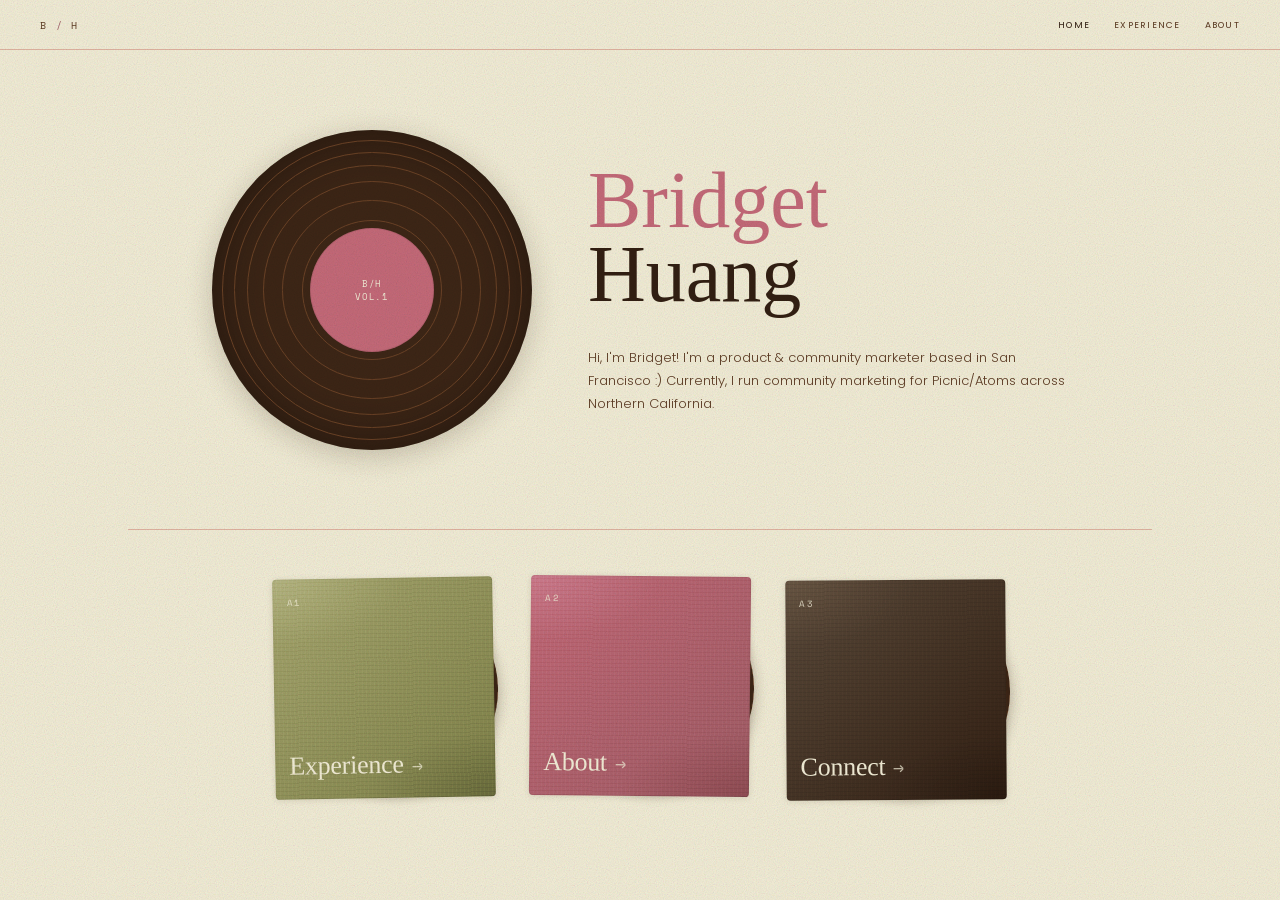
==== commit 375196ca: "Update index.html" ====
--- a/index.html
+++ b/index.html
@@ -28,7 +28,7 @@
     <div>
       <div class="hero-name"><span class="first">Bridget</span><br><span class="last">Huang</span></div>
     </div>
-    <p class="hero-bio">Hi, I'm Bridget! I'm a product & community marketer based in San Francisco. Currently, I run community marketing for Picnic/Atoms across Northern California.</p>
+    <p class="hero-bio">Hi, I'm Bridget! I'm a product & community marketer based in San Francisco :) Currently, I run community marketing for Picnic/Atoms across Northern California.</p>
   </div>
 </div>
 
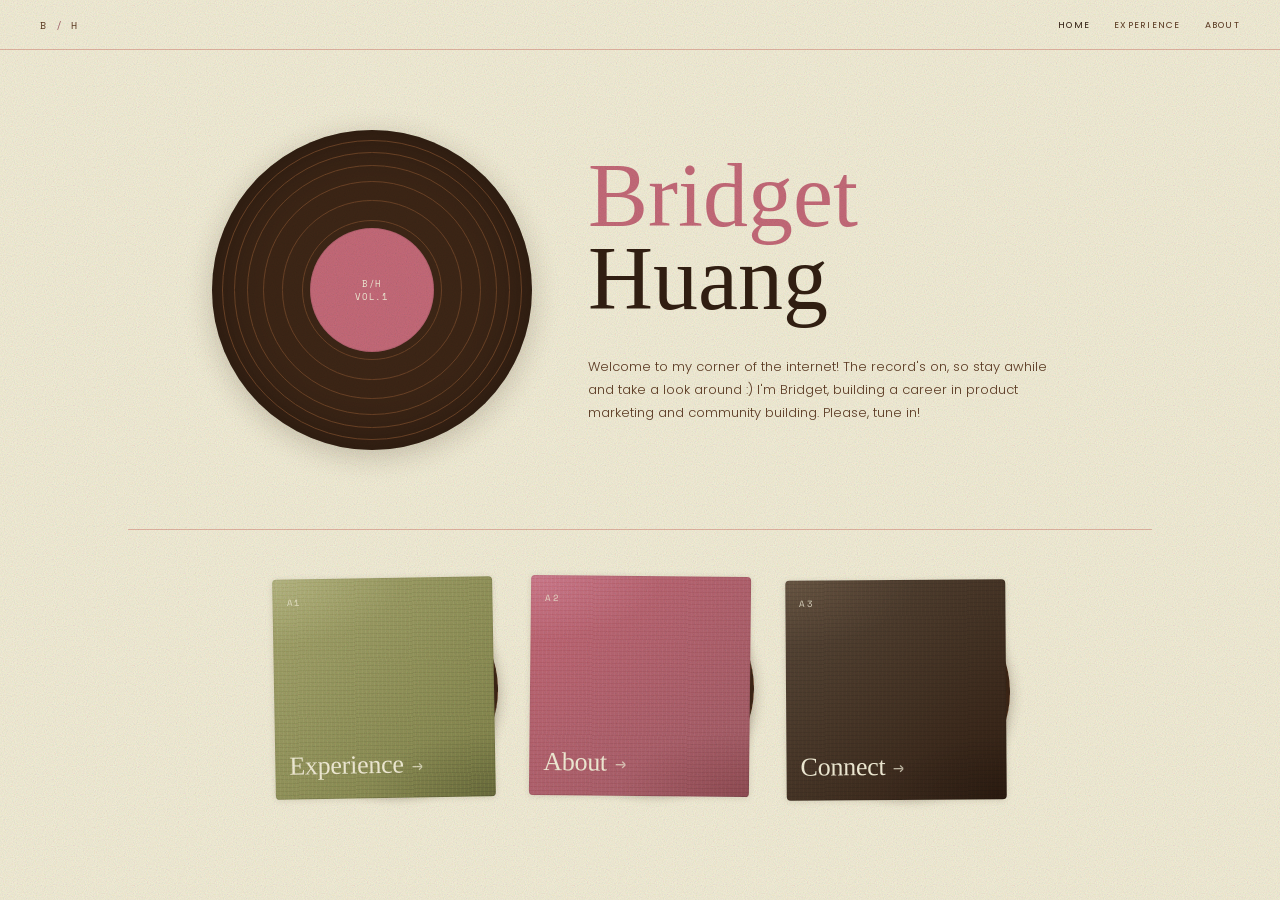
==== commit 2d7b6ce5: "Update index.html" ====
--- a/index.html
+++ b/index.html
@@ -28,7 +28,7 @@
     <div>
       <div class="hero-name"><span class="first">Bridget</span><br><span class="last">Huang</span></div>
     </div>
-    <p class="hero-bio">Hi, I'm Bridget! I'm a product & community marketer based in San Francisco :) Currently, I run community marketing for Picnic/Atoms across Northern California.</p>
+    <p class="hero-bio">Welcome to my corner of the internet! The record's on, so stay awhile and take a look around :) I'm Bridget, building a career in product marketing and community building. Please, tune in!</p>
   </div>
 </div>
 
--- a/style.css
+++ b/style.css
@@ -188,7 +188,7 @@
   line-height: 1.5; text-transform: uppercase;
 }
 .hero-info { display: flex; flex-direction: column; justify-content: center; gap: 20px; max-width: 480px; }
-.hero-name { font-family: Georgia, serif; font-size: 80px; line-height: 0.92; font-weight: 400; margin-bottom: 14px; }
+.hero-name { font-family: Georgia, serif; font-size: 90px; line-height: 0.92; font-weight: 450; margin-bottom: 14px; }
 .hero-name .first { color: var(--accent); }
 .hero-name .last  { color: var(--ink); }
 .genre-row { display: flex; flex-wrap: wrap; gap: 5px; margin-bottom: 14px; }
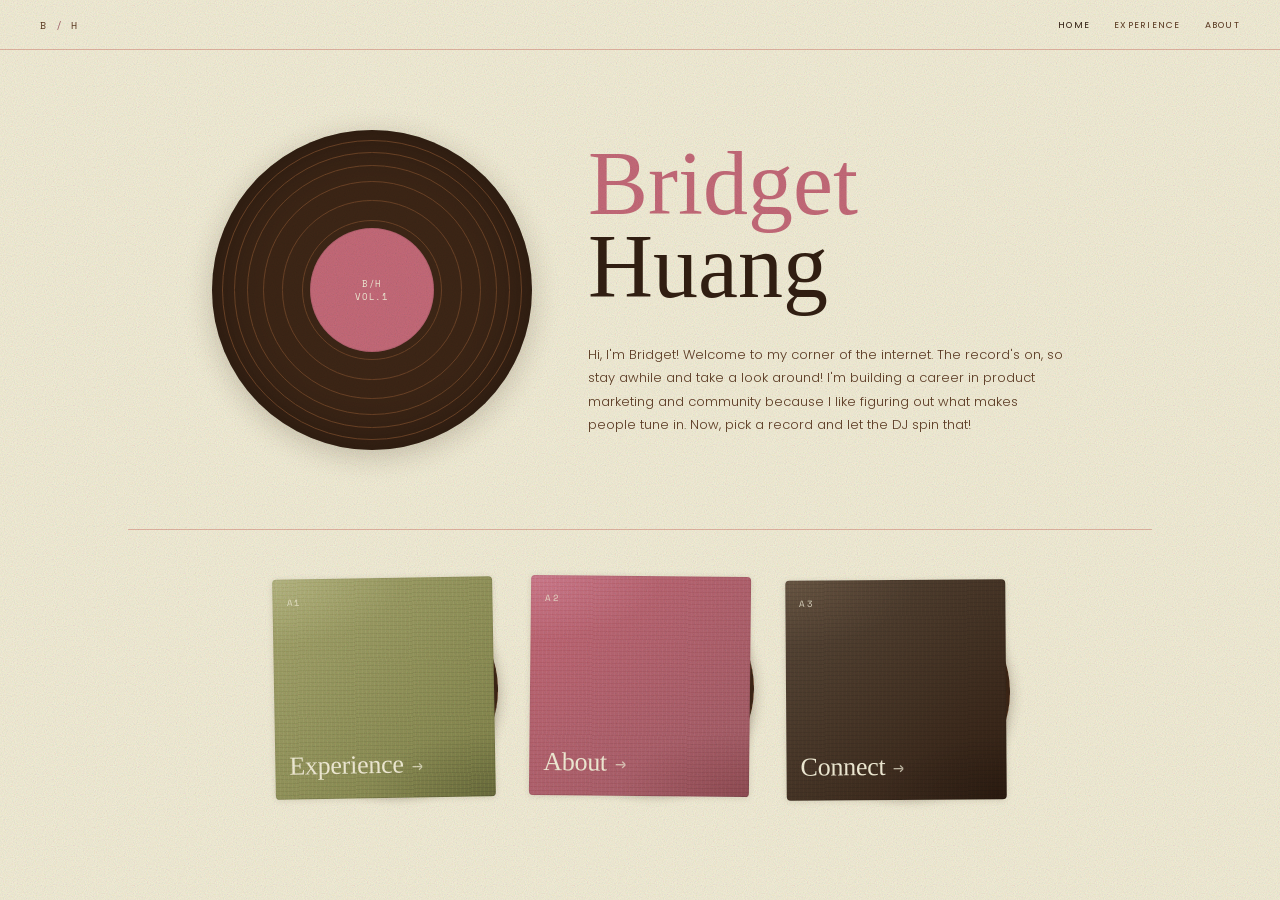
==== commit 9bbd0a80: "Update index.html" ====
--- a/index.html
+++ b/index.html
@@ -28,7 +28,7 @@
     <div>
       <div class="hero-name"><span class="first">Bridget</span><br><span class="last">Huang</span></div>
     </div>
-    <p class="hero-bio">Welcome to my corner of the internet! The record's on, so stay awhile and take a look around :) I'm Bridget, building a career in product marketing and community building. Please, tune in!</p>
+    <p class="hero-bio">Hi, I'm Bridget! Welcome to my corner of the internet. The record's on, so stay awhile and take a look around! I'm building a career in product marketing and community because I like figuring out what makes people tune in. Now, pick a record and let the DJ spin that!</p>
   </div>
 </div>
 
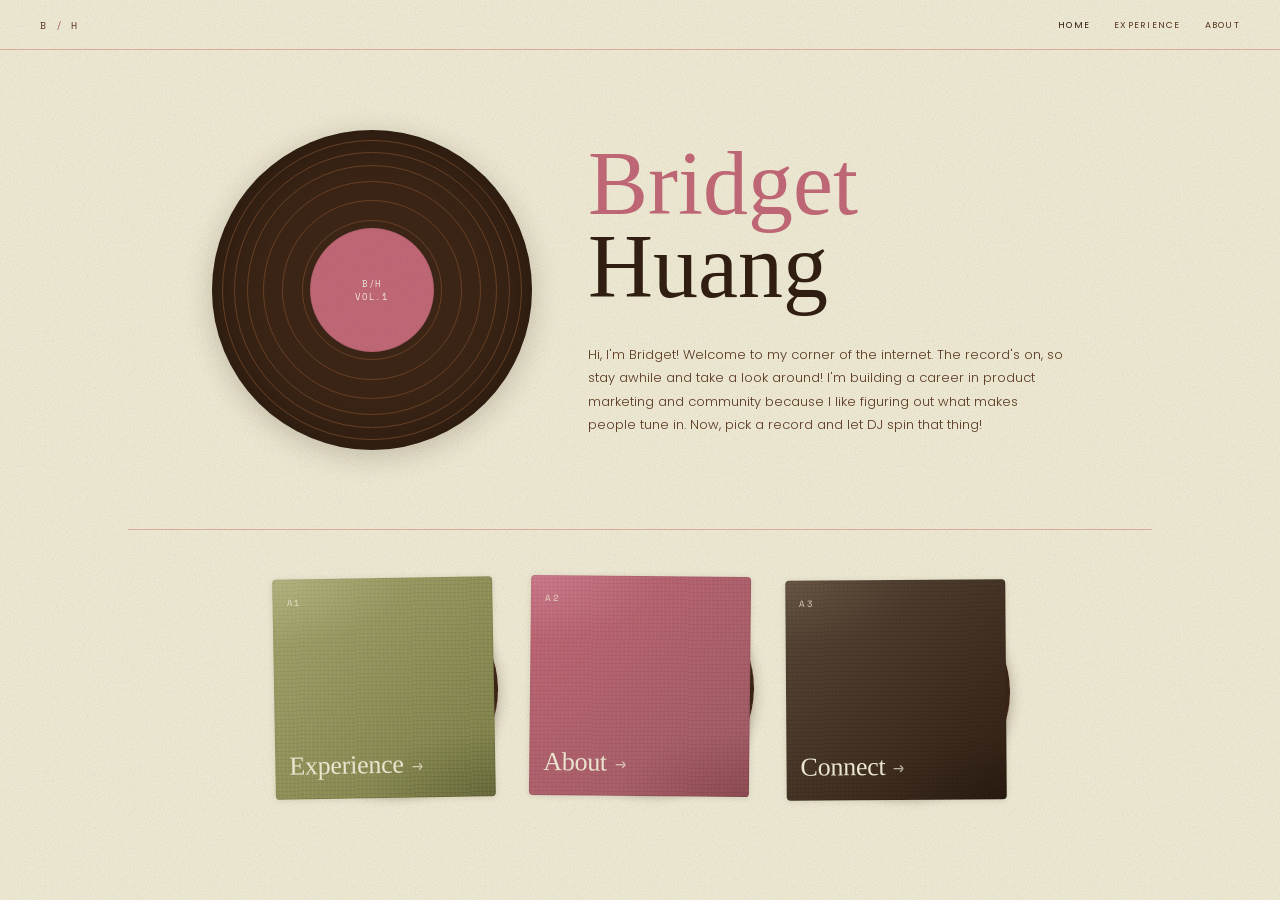
==== commit 9a911987: "Update index.html" ====
--- a/index.html
+++ b/index.html
@@ -28,7 +28,7 @@
     <div>
       <div class="hero-name"><span class="first">Bridget</span><br><span class="last">Huang</span></div>
     </div>
-    <p class="hero-bio">Hi, I'm Bridget! Welcome to my corner of the internet. The record's on, so stay awhile and take a look around! I'm building a career in product marketing and community because I like figuring out what makes people tune in. Now, pick a record and let the DJ spin that!</p>
+    <p class="hero-bio">Hi, I'm Bridget! Welcome to my corner of the internet. The record's on, so stay awhile and take a look around! I'm building a career in product marketing and community because I like figuring out what makes people tune in. Now, pick a record and let DJ spin that thing!</p>
   </div>
 </div>
 
